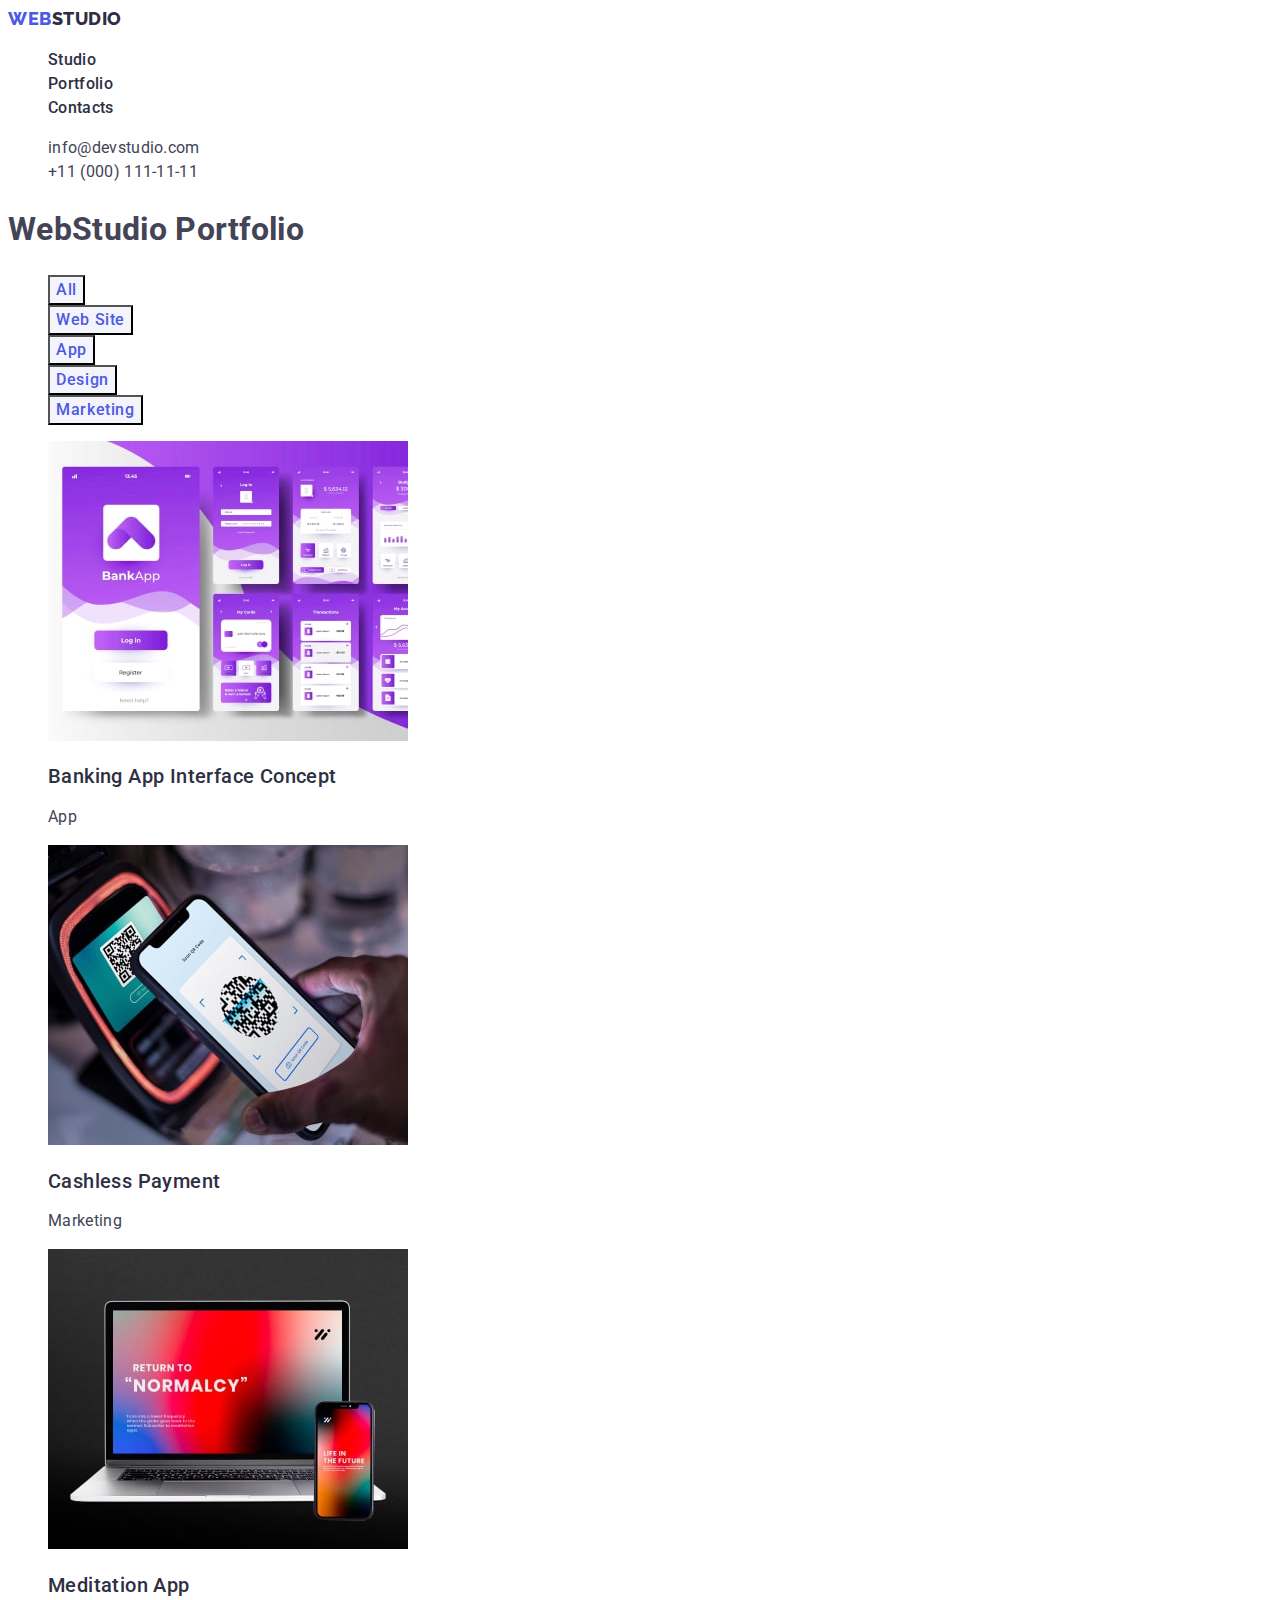
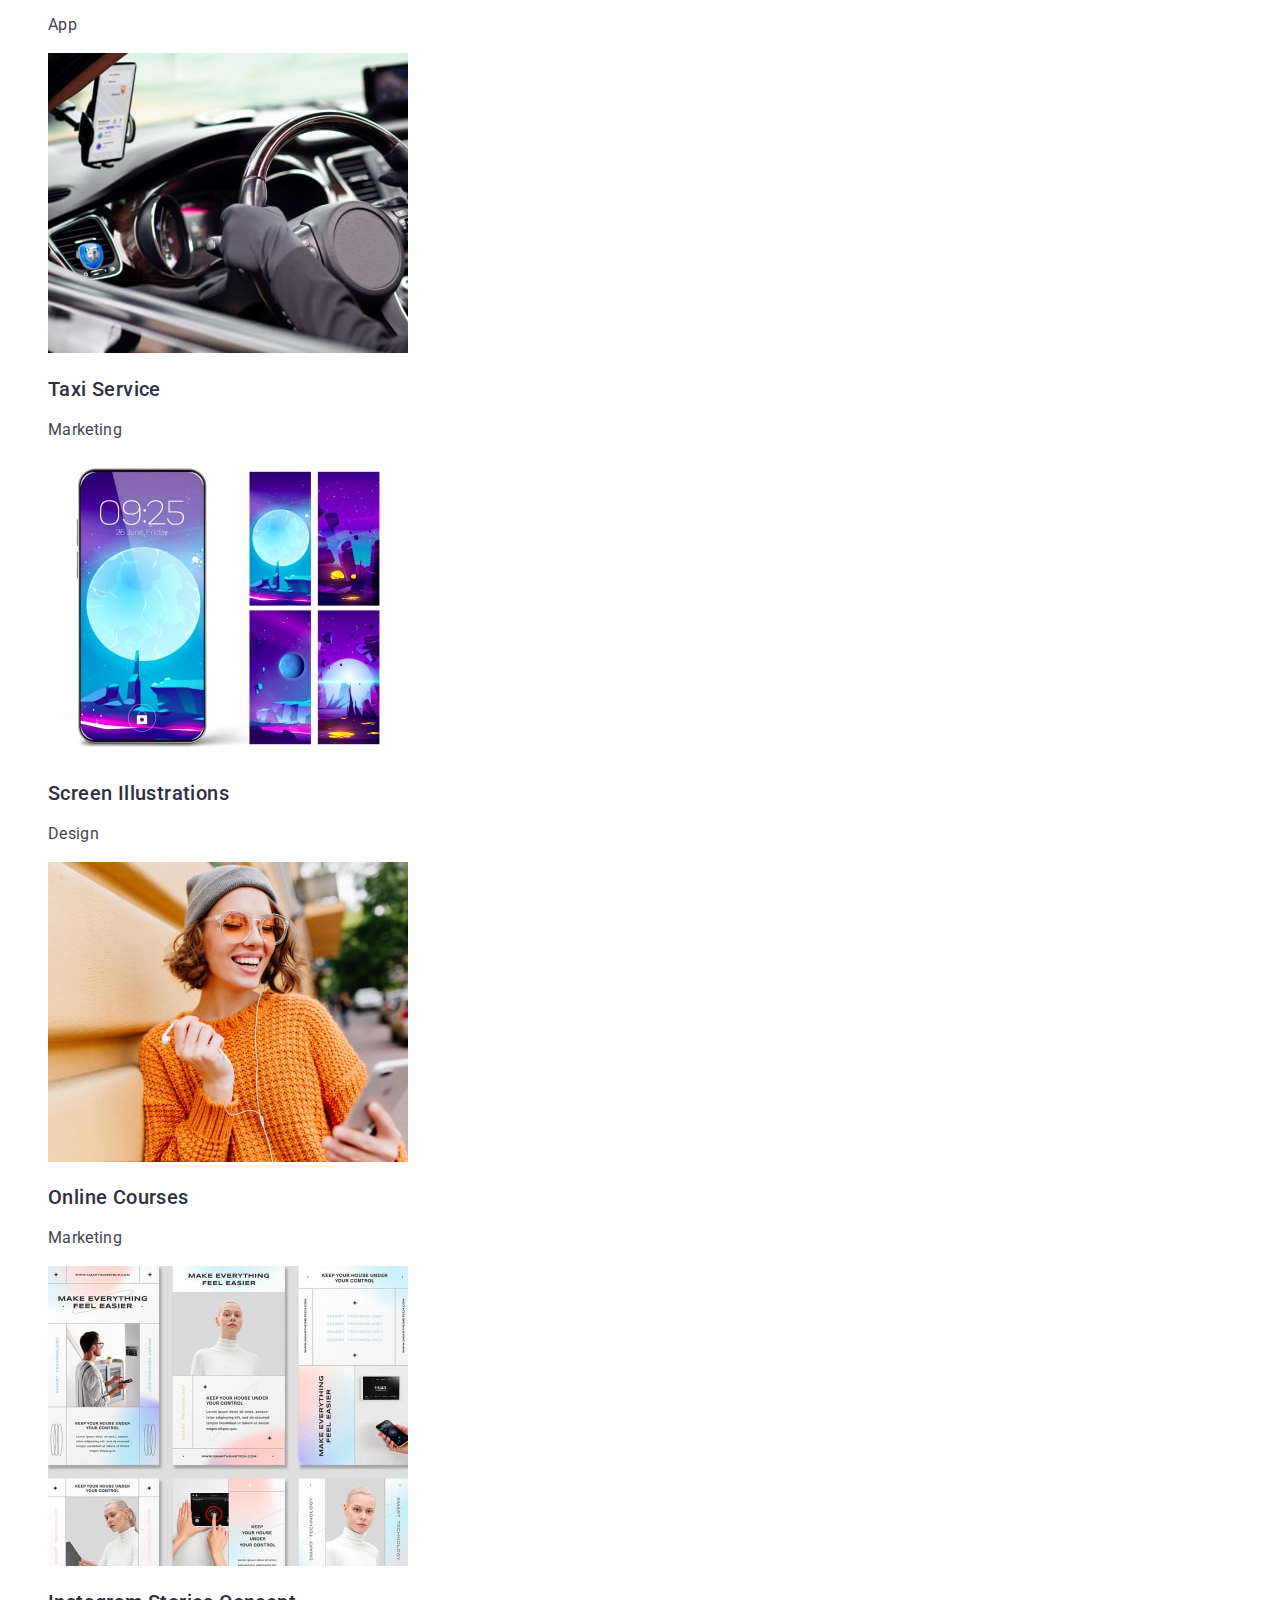
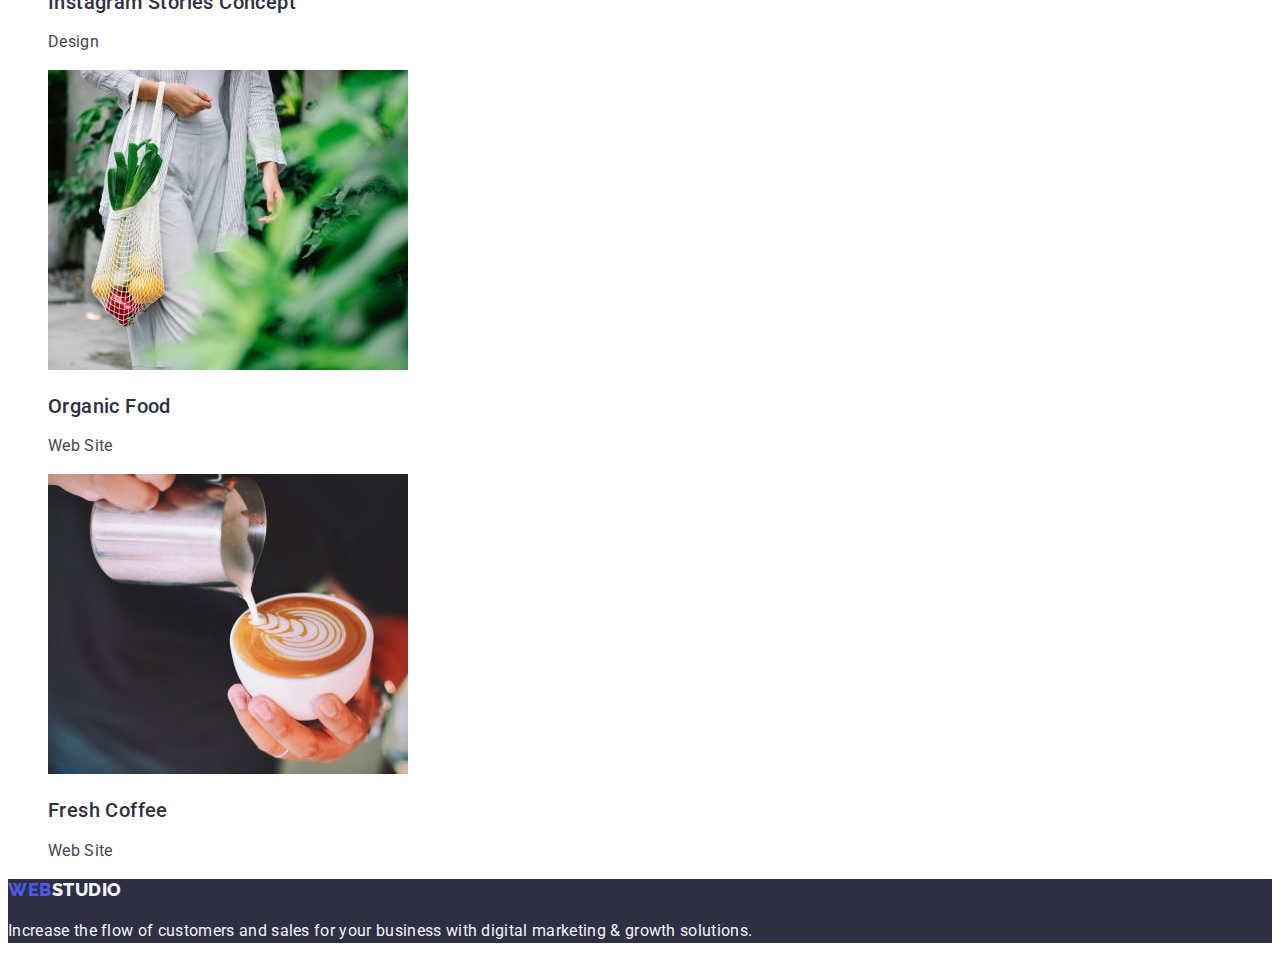
==== portfolio.html @ a2304b3a "Initial commit" ====
<!DOCTYPE html>
<html lang="en">
  <head>
    <meta charset="UTF-8" />
    <meta name="viewport" content="width=device-width, initial-scale=1.0" />
    <title>Portfolio</title>
    <link rel="preconnect" href="https://fonts.googleapis.com" />
    <link rel="preconnect" href="https://fonts.gstatic.com" crossorigin />
    <link
      href="https://fonts.googleapis.com/css2?family=Raleway:wght@800&family=Roboto:wght@400;500;700;900&display=swap"
      rel="stylesheet"
    />
    <link rel="stylesheet" href="./css/styles.css" />
  </head>
  <body>
    <header>
      <nav class="main-nav">
        <!-- Logo -->
        <a class="logo link" href="./index.html"
          >Web<span class="header-logo-studio-text link">Studio</span></a
        >
        <!-- Navigation -->
        <ul class="nav-list list">
          <li class="nav-list-item">
            <a class="nav-list-link link" href="./index.html">Studio</a>
          </li>
          <li class="nav-list-item">
            <a class="nav-list-link link" href="./portfolio.html">Portfolio</a>
          </li>
          <li class="nav-list-item">
            <a class="nav-list-link link" href="">Contacts</a>
          </li>
        </ul>
      </nav>

      <!-- address -->
      <address class="contact-info">
        <ul class="contact-list list">
          <li class="contact-list-item">
            <a class="contact-list-link link" href="mailto:info@devstudio.com"
              >info@devstudio.com</a
            >
          </li>
          <li class="contact-list-item">
            <a class="contact-list-link link" href="tel:+110001111111">+11 (000) 111-11-11</a>
          </li>
        </ul>
      </address>
    </header>

    <main>
      <section class="card-section">
        <h1 class="visually-hidden">WebStudio Portfolio</h1>

        <!-- filter -->
        <ul class="filter-list list">
          <li class="filter-list-item">
            <button class="filter-button" type="button">All</button>
          </li>
          <li class="filter-list-item">
            <button class="filter-button" type="button">Web Site</button>
          </li>
          <li class="filter-list-item">
            <button class="filter-button" type="button">App</button>
          </li>
          <li class="filter-list-item">
            <button class="filter-button" type="button">Design</button>
          </li>
          <li class="filter-list-item">
            <button class="filter-button" type="button">Marketing</button>
          </li>
        </ul>

        <!-- card  -->
        <ul class="card-list list">
          <li class="card-list-item">
            <a class="card-list-link link" href="">
              <img
                class="card-list-item-img"
                src="./images/banking-app-interface-concept-min.jpg"
                alt="Example of banking app."
                width="360"
                height="300"
              />
              <h2 class="card-list-item-title">Banking App Interface Concept</h2>
              <p class="card-list-item-text">App</p>
            </a>
          </li>
          <li class="card-list-item">
            <a class="card-list-link link" href="">
              <img
                class="card-list-item-img"
                src="./images/cashless-payment-min.jpg"
                alt="How to pay by phone"
                width="360"
                height="300"
              />
              <h2 class="card-list-item-title">Cashless Payment</h2>
              <p class="card-list-item-text">Marketing</p>
            </a>
          </li>
          <li class="card-list-item">
            <a class="card-list-link link" href="">
              <img
                class="card-list-item-img"
                src="./images/meditation-app-min.jpg"
                alt="App for meditation"
                width="360"
                height="300"
              />
              <h2 class="card-list-item-title">Meditation App</h2>
              <p class="card-list-item-text">App</p>
            </a>
          </li>
          <li class="card-list-item">
            <a class="card-list-link link" href="">
              <img
                class="card-list-item-img"
                src="./images/taxi-service-min.jpg"
                alt="Use app for taxi"
                width="360"
                height="300"
              />
              <h2 class="card-list-item-title">Taxi Service</h2>
              <p class="card-list-item-text">Marketing</p>
            </a>
          </li>
          <li class="card-list-item">
            <a class="card-list-link link" href="">
              <img
                class="card-list-item-img"
                src="./images/screen-illustrations-min.jpg"
                alt="Nice imagegson screen"
                width="360"
                height="300"
              />
              <h2 class="card-list-item-title">Screen Illustrations</h2>
              <p class="card-list-item-text">Design</p>
            </a>
          </li>
          <li class="card-list-item">
            <a class="card-list-link link" href="">
              <img
                class="card-list-item-img"
                src="./images/online-courses-min.jpg"
                alt="Learn it online"
                width="360"
                height="300"
              />
              <h2 class="card-list-item-title">Online Courses</h2>
              <p class="card-list-item-text">Marketing</p>
            </a>
          </li>
          <li class="card-list-item">
            <a class="card-list-link link" href="">
              <img
                class="card-list-item-img"
                src="./images/instagram-stories-concept-min.jpg"
                alt=" Make you story on Instagram"
                width="360"
                height="300"
              />
              <h2 class="card-list-item-title">Instagram Stories Concept</h2>
              <p class="card-list-item-text">Design</p>
            </a>
          </li>
          <li class="card-list-item">
            <a class="card-list-link link" href="">
              <img
                class="card-list-item-img"
                src="./images/organic-food-min.jpg"
                alt="Perfect food"
                width="360"
                height="300"
              />
              <h2 class="card-list-item-title">Organic Food</h2>
              <p class="card-list-item-text">Web Site</p>
            </a>
          </li>
          <li class="card-list-item">
            <a class="card-list-link link" href="">
              <img
                class="card-list-item-img"
                src="./images/fresh-coffee-min.jpg"
                alt="Coffee with milk"
                width="360"
                height="300"
              />
              <h2 class="card-list-item-title">Fresh Coffee</h2>
              <p class="card-list-item-text">Web Site</p>
            </a>
          </li>
        </ul>
      </section>
    </main>

    <footer class="page-footer">
      <!-- Logo -->
      <a class="logo link" href="./index.html"
        >Web<span class="footer-logo-studio-text link">Studio</span></a
      >
      <p class="footer-text">
        Increase the flow of customers and sales for your business with digital marketing &
        growth solutions.
      </p>
    </footer>
  </body>
</html>
---- css/styles.css ----
:root {
  --primary-brand: #4d5ae5;
  --pressed-state: #404bbf;
  --dark: #2e2f42;
  --success: #31d0aa;
  --text: #434455;
  --subtle-text: #8e8f99;
  --accent: #e7e9fc;
  --light: #f4f4fd;
  --modal-overlay: #2e2f42;
  --hero-background: #2e2f42;
  --white-background: #ffffff;
  --modal-background: #fcfcfc;
}

.list {
  list-style-type: none;
}

address {
  font-style: normal;
}

body {
  font-family: 'Roboto', sans-serif;
  color: var(--text);
  background-color: var(--white-background);
  line-height: 1.5;
  letter-spacing: 0.02em;
}

.title-section {
  background-color: var(--dark);
}

.page-title {
  font-size: 56px;
  /* font-weight: 700; */
  line-height: 1.07;
  letter-spacing: 0.02em;
  text-align: center;
  color: var(--white-background);
}

.order-button,
.filter-button {
  font-size: 16px;
  font-family: 'Roboto', sans-serif;
  font-weight: 500;
  line-height: 1.5;
  letter-spacing: 0.04em;
  cursor: pointer;
}

.order-button {
  color: var(--white-background);
  background-color: var(--primary-brand);
}

.order-button:hover,
.order-button:focus,
.order-button:active {
  background-color: var(--pressed-state);
}

.section-title {
  font-size: 36px;
  /* font-weight: 700; */
  line-height: 1.11;
  letter-spacing: 0.02em;
  text-transform: capitalize;
  color: var(--dark);
  text-align: center;
}

.feature-list-title,
.team-list-item-title,
.card-list-item-title {
  color: var(--dark);
  font-size: 20px;
  font-weight: 500;
  line-height: 1.2;
  letter-spacing: 0.02em;
}

.team-section {
  background-color: var(--light);
}

.team-list-item {
  background-color: var(--white-background);
}

.filter-button {
  color: var(--primary-brand);
  background-color: var(--light);
}

.filter-button:hover,
.filter-button:focus,
.filter-button:active {
  background-color: var(--pressed-state);
  color: var(--white-background);
}

.card-list-item-text {
  color: var(--text);
}

/* footer */

.page-footer {
  background-color: var(--dark);
}

/* links & logo*/

.link {
  text-decoration: none;
}

.link:hover,
.link:active,
.link:focus {
  color: var(--pressed-state);
}

.logo {
  color: var(--primary-brand);
  font-family: 'Raleway', sans-serif;
  font-weight: 800;
  font-size: 18px;
  line-height: 1.17;
  letter-spacing: 0.03em;
  text-transform: uppercase;
}

.header-logo-studio-text {
  color: var(--dark);
}

.nav-list-link {
  color: var(--dark);
  font-weight: 500;
}

.contact-list-link {
  color: var(--text);
}
.footer-logo-studio-text,
.footer-text {
  color: var(--light);
}
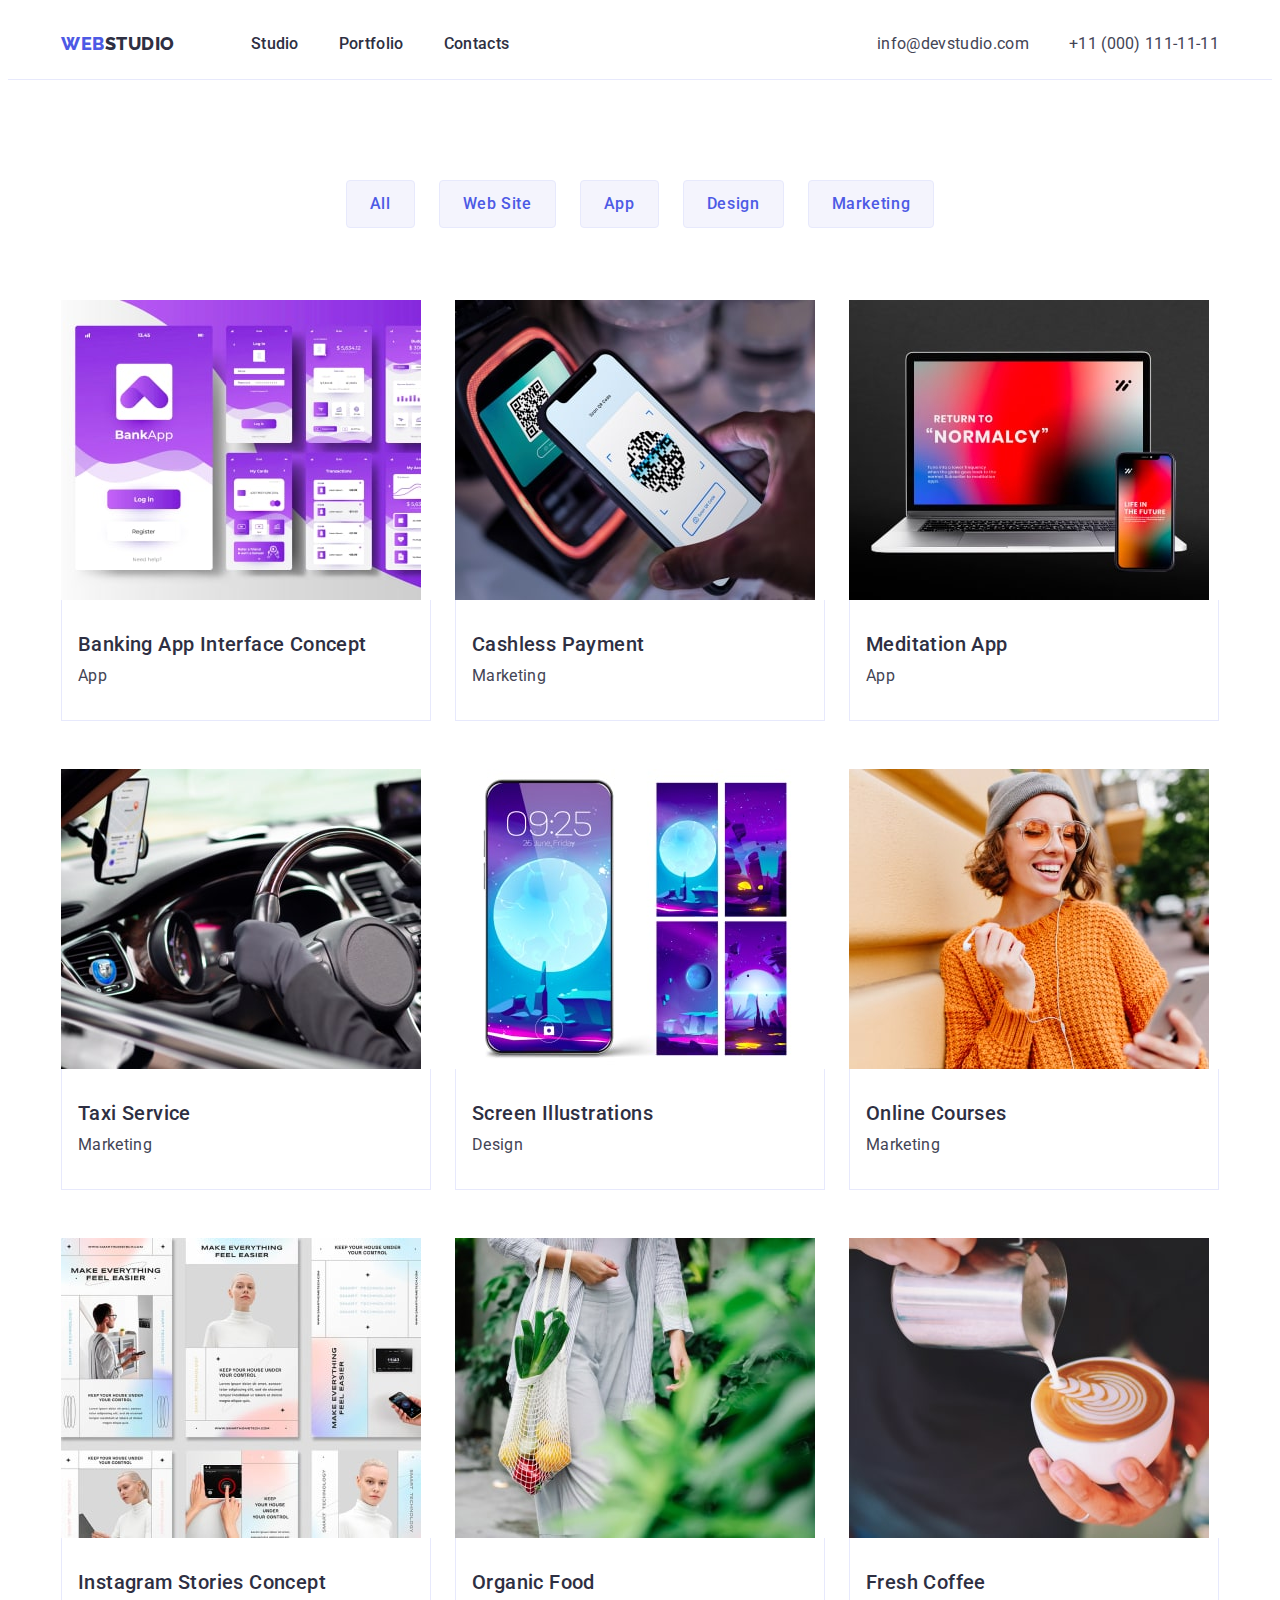
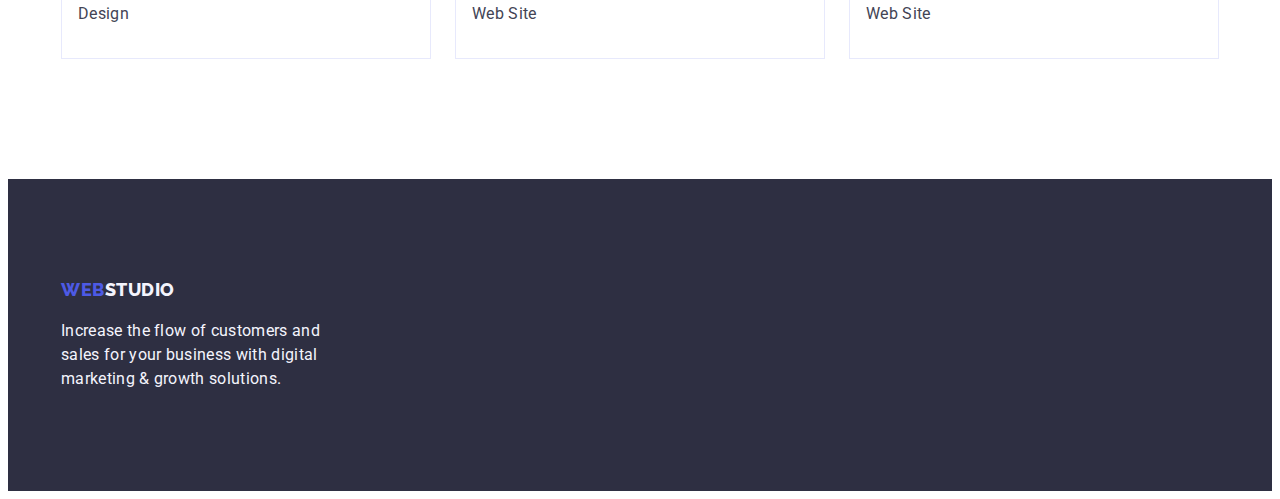
==== commit 818e194a: "try1" ====
--- a/portfolio.html
+++ b/portfolio.html
@@ -10,199 +10,231 @@
       href="https://fonts.googleapis.com/css2?family=Raleway:wght@800&family=Roboto:wght@400;500;700;900&display=swap"
       rel="stylesheet"
     />
+    <link
+      rel="stylesheet"
+      href="https://cdnjs.cloudflare.com/ajax/libs/modern-normalize/2.0.0/modern-normalize.min.css"
+      integrity="sha512-4xo8blKMVCiXpTaLzQSLSw3KFOVPWhm/TRtuPVc4WG6kUgjH6J03IBuG7JZPkcWMxJ5huwaBpOpnwYElP/m6wg=="
+      crossorigin="anonymous"
+      referrerpolicy="no-referrer"
+    />
     <link rel="stylesheet" href="./css/styles.css" />
   </head>
   <body>
-    <header>
-      <nav class="main-nav">
-        <!-- Logo -->
-        <a class="logo link" href="./index.html"
-          >Web<span class="header-logo-studio-text link">Studio</span></a
-        >
-        <!-- Navigation -->
-        <ul class="nav-list list">
-          <li class="nav-list-item">
-            <a class="nav-list-link link" href="./index.html">Studio</a>
-          </li>
-          <li class="nav-list-item">
-            <a class="nav-list-link link" href="./portfolio.html">Portfolio</a>
-          </li>
-          <li class="nav-list-item">
-            <a class="nav-list-link link" href="">Contacts</a>
-          </li>
-        </ul>
-      </nav>
-
-      <!-- address -->
-      <address class="contact-info">
-        <ul class="contact-list list">
-          <li class="contact-list-item">
-            <a class="contact-list-link link" href="mailto:info@devstudio.com"
-              >info@devstudio.com</a
-            >
-          </li>
-          <li class="contact-list-item">
-            <a class="contact-list-link link" href="tel:+110001111111">+11 (000) 111-11-11</a>
-          </li>
-        </ul>
-      </address>
+    <header class="header">
+      <div class="container flex-space">
+        <nav class="main-nav">
+          <!-- Logo -->
+          <a class="logo link" href="./index.html"
+            >Web<span class="header-logo-studio-text">Studio</span></a
+          >
+          <!-- Navigation -->
+          <ul class="nav-list list">
+            <li class="nav-list-item">
+              <a class="nav-list-link link" href="./index.html">Studio</a>
+            </li>
+            <li class="nav-list-item">
+              <a class="nav-list-link link" href="./portfolio.html">Portfolio</a>
+            </li>
+            <li class="nav-list-item">
+              <a class="nav-list-link link" href="">Contacts</a>
+            </li>
+          </ul>
+        </nav>
+
+        <!-- address -->
+        <address class="contact-info">
+          <ul class="contact-list list">
+            <li class="contact-list-item">
+              <a class="contact-list-link link" href="mailto:info@devstudio.com"
+                >info@devstudio.com</a
+              >
+            </li>
+            <li class="contact-list-item">
+              <a class="contact-list-link link" href="tel:+110001111111"
+                >+11 (000) 111-11-11</a
+              >
+            </li>
+          </ul>
+        </address>
+      </div>
     </header>
 
     <main>
-      <section class="card-section">
-        <h1 class="visually-hidden">WebStudio Portfolio</h1>
-
-        <!-- filter -->
-        <ul class="filter-list list">
-          <li class="filter-list-item">
-            <button class="filter-button" type="button">All</button>
-          </li>
-          <li class="filter-list-item">
-            <button class="filter-button" type="button">Web Site</button>
-          </li>
-          <li class="filter-list-item">
-            <button class="filter-button" type="button">App</button>
-          </li>
-          <li class="filter-list-item">
-            <button class="filter-button" type="button">Design</button>
-          </li>
-          <li class="filter-list-item">
-            <button class="filter-button" type="button">Marketing</button>
-          </li>
-        </ul>
-
-        <!-- card  -->
-        <ul class="card-list list">
-          <li class="card-list-item">
-            <a class="card-list-link link" href="">
-              <img
-                class="card-list-item-img"
-                src="./images/banking-app-interface-concept-min.jpg"
-                alt="Example of banking app."
-                width="360"
-                height="300"
-              />
-              <h2 class="card-list-item-title">Banking App Interface Concept</h2>
-              <p class="card-list-item-text">App</p>
-            </a>
-          </li>
-          <li class="card-list-item">
-            <a class="card-list-link link" href="">
-              <img
-                class="card-list-item-img"
-                src="./images/cashless-payment-min.jpg"
-                alt="How to pay by phone"
-                width="360"
-                height="300"
-              />
-              <h2 class="card-list-item-title">Cashless Payment</h2>
-              <p class="card-list-item-text">Marketing</p>
-            </a>
-          </li>
-          <li class="card-list-item">
-            <a class="card-list-link link" href="">
-              <img
-                class="card-list-item-img"
-                src="./images/meditation-app-min.jpg"
-                alt="App for meditation"
-                width="360"
-                height="300"
-              />
-              <h2 class="card-list-item-title">Meditation App</h2>
-              <p class="card-list-item-text">App</p>
-            </a>
-          </li>
-          <li class="card-list-item">
-            <a class="card-list-link link" href="">
-              <img
-                class="card-list-item-img"
-                src="./images/taxi-service-min.jpg"
-                alt="Use app for taxi"
-                width="360"
-                height="300"
-              />
-              <h2 class="card-list-item-title">Taxi Service</h2>
-              <p class="card-list-item-text">Marketing</p>
-            </a>
-          </li>
-          <li class="card-list-item">
-            <a class="card-list-link link" href="">
-              <img
-                class="card-list-item-img"
-                src="./images/screen-illustrations-min.jpg"
-                alt="Nice imagegson screen"
-                width="360"
-                height="300"
-              />
-              <h2 class="card-list-item-title">Screen Illustrations</h2>
-              <p class="card-list-item-text">Design</p>
-            </a>
-          </li>
-          <li class="card-list-item">
-            <a class="card-list-link link" href="">
-              <img
-                class="card-list-item-img"
-                src="./images/online-courses-min.jpg"
-                alt="Learn it online"
-                width="360"
-                height="300"
-              />
-              <h2 class="card-list-item-title">Online Courses</h2>
-              <p class="card-list-item-text">Marketing</p>
-            </a>
-          </li>
-          <li class="card-list-item">
-            <a class="card-list-link link" href="">
-              <img
-                class="card-list-item-img"
-                src="./images/instagram-stories-concept-min.jpg"
-                alt=" Make you story on Instagram"
-                width="360"
-                height="300"
-              />
-              <h2 class="card-list-item-title">Instagram Stories Concept</h2>
-              <p class="card-list-item-text">Design</p>
-            </a>
-          </li>
-          <li class="card-list-item">
-            <a class="card-list-link link" href="">
-              <img
-                class="card-list-item-img"
-                src="./images/organic-food-min.jpg"
-                alt="Perfect food"
-                width="360"
-                height="300"
-              />
-              <h2 class="card-list-item-title">Organic Food</h2>
-              <p class="card-list-item-text">Web Site</p>
-            </a>
-          </li>
-          <li class="card-list-item">
-            <a class="card-list-link link" href="">
-              <img
-                class="card-list-item-img"
-                src="./images/fresh-coffee-min.jpg"
-                alt="Coffee with milk"
-                width="360"
-                height="300"
-              />
-              <h2 class="card-list-item-title">Fresh Coffee</h2>
-              <p class="card-list-item-text">Web Site</p>
-            </a>
-          </li>
-        </ul>
+      <section class="card section">
+        <div class="container">
+          <h1 class="visually-hidden">WebStudio Portfolio</h1>
+
+          <!-- filter -->
+          <ul class="filter-list list">
+            <li class="filter-list-item">
+              <button class="filter-button" type="button">All</button>
+            </li>
+            <li class="filter-list-item">
+              <button class="filter-button" type="button">Web Site</button>
+            </li>
+            <li class="filter-list-item">
+              <button class="filter-button" type="button">App</button>
+            </li>
+            <li class="filter-list-item">
+              <button class="filter-button" type="button">Design</button>
+            </li>
+            <li class="filter-list-item">
+              <button class="filter-button" type="button">Marketing</button>
+            </li>
+          </ul>
+
+          <!-- card  -->
+          <ul class="card-list list">
+            <li class="card-list-item">
+              <a class="card-list-link link" href="">
+                <img
+                  class="card-list-item-img"
+                  src="./images/banking-app-interface-concept-min.jpg"
+                  alt="Example of banking app."
+                  width="360"
+                  height="300"
+                />
+                <div class="card-description">
+                  <h2 class="card-list-item-title">Banking App Interface Concept</h2>
+                  <p class="card-list-item-text">App</p>
+                </div>
+              </a>
+            </li>
+            <li class="card-list-item">
+              <a class="card-list-link link" href="">
+                <img
+                  class="card-list-item-img"
+                  src="./images/cashless-payment-min.jpg"
+                  alt="How to pay by phone"
+                  width="360"
+                  height="300"
+                />
+                <div class="card-description">
+                  <h2 class="card-list-item-title">Cashless Payment</h2>
+                  <p class="card-list-item-text">Marketing</p>
+                </div>
+              </a>
+            </li>
+            <li class="card-list-item">
+              <a class="card-list-link link" href="">
+                <img
+                  class="card-list-item-img"
+                  src="./images/meditation-app-min.jpg"
+                  alt="App for meditation"
+                  width="360"
+                  height="300"
+                />
+                <div class="card-description">
+                  <h2 class="card-list-item-title">Meditation App</h2>
+                  <p class="card-list-item-text">App</p>
+                </div>
+              </a>
+            </li>
+            <li class="card-list-item">
+              <a class="card-list-link link" href="">
+                <img
+                  class="card-list-item-img"
+                  src="./images/taxi-service-min.jpg"
+                  alt="Use app for taxi"
+                  width="360"
+                  height="300"
+                />
+                <div class="card-description">
+                  <h2 class="card-list-item-title">Taxi Service</h2>
+                  <p class="card-list-item-text">Marketing</p>
+                </div>
+              </a>
+            </li>
+            <li class="card-list-item">
+              <a class="card-list-link link" href="">
+                <img
+                  class="card-list-item-img"
+                  src="./images/screen-illustrations-min.jpg"
+                  alt="Nice imagegson screen"
+                  width="360"
+                  height="300"
+                />
+                <div class="card-description">
+                  <h2 class="card-list-item-title">Screen Illustrations</h2>
+                  <p class="card-list-item-text">Design</p>
+                </div>
+              </a>
+            </li>
+            <li class="card-list-item">
+              <a class="card-list-link link" href="">
+                <img
+                  class="card-list-item-img"
+                  src="./images/online-courses-min.jpg"
+                  alt="Learn it online"
+                  width="360"
+                  height="300"
+                />
+                <div class="card-description">
+                  <h2 class="card-list-item-title">Online Courses</h2>
+                  <p class="card-list-item-text">Marketing</p>
+                </div>
+              </a>
+            </li>
+            <li class="card-list-item no-margin-bottom">
+              <a class="card-list-link link" href="">
+                <img
+                  class="card-list-item-img"
+                  src="./images/instagram-stories-concept-min.jpg"
+                  alt=" Make you story on Instagram"
+                  width="360"
+                  height="300"
+                />
+                <div class="card-description">
+                  <h2 class="card-list-item-title">Instagram Stories Concept</h2>
+                  <p class="card-list-item-text">Design</p>
+                </div>
+              </a>
+            </li>
+            <li class="card-list-item no-margin-bottom">
+              <a class="card-list-link link" href="">
+                <img
+                  class="card-list-item-img"
+                  src="./images/organic-food-min.jpg"
+                  alt="Perfect food"
+                  width="360"
+                  height="300"
+                />
+                <div class="card-description">
+                  <h2 class="card-list-item-title">Organic Food</h2>
+                  <p class="card-list-item-text">Web Site</p>
+                </div>
+              </a>
+            </li>
+            <li class="card-list-item no-margin-bottom">
+              <a class="card-list-link link" href="">
+                <img
+                  class="card-list-item-img"
+                  src="./images/fresh-coffee-min.jpg"
+                  alt="Coffee with milk"
+                  width="360"
+                  height="300"
+                />
+                <div class="card-description">
+                  <h2 class="card-list-item-title">Fresh Coffee</h2>
+                  <p class="card-list-item-text">Web Site</p>
+                </div>
+              </a>
+            </li>
+          </ul>
+        </div>
       </section>
     </main>
 
-    <footer class="page-footer">
-      <!-- Logo -->
-      <a class="logo link" href="./index.html"
-        >Web<span class="footer-logo-studio-text link">Studio</span></a
-      >
-      <p class="footer-text">
-        Increase the flow of customers and sales for your business with digital marketing &
-        growth solutions.
-      </p>
+    <footer class="footer">
+      <div class="container">
+        <a class="logo link" href="./index.html"
+          >Web<span class="footer-logo-studio-text">Studio</span></a
+        >
+        <p class="footer-text">
+          Increase the flow of customers and sales for your business with digital marketing &
+          growth solutions.
+        </p>
+      </div>
     </footer>
   </body>
 </html>
--- a/css/styles.css
+++ b/css/styles.css
@@ -13,12 +13,41 @@
   --modal-background: #fcfcfc;
 }
 
+h1,
+h2,
+h3,
+h4,
+p,
+ul {
+  margin: 0;
+  padding: 0;
+}
+img {
+  display: block;
+}
+address {
+  font-style: normal;
+}
+
 .list {
   list-style-type: none;
 }
 
-address {
-  font-style: normal;
+.link {
+  text-decoration: none;
+}
+
+.visually-hidden {
+  position: absolute;
+  width: 1px;
+  height: 1px;
+  margin: -1px;
+  border: 0;
+  padding: 0;
+  white-space: nowrap;
+  clip-path: inset(100%);
+  clip: rect(0 0 0 0);
+  overflow: hidden;
 }
 
 body {
@@ -29,38 +58,14 @@
   letter-spacing: 0.02em;
 }
 
-.title-section {
-  background-color: var(--dark);
-}
-
-.page-title {
-  font-size: 56px;
-  /* font-weight: 700; */
-  line-height: 1.07;
-  letter-spacing: 0.02em;
-  text-align: center;
-  color: var(--white-background);
-}
-
-.order-button,
-.filter-button {
-  font-size: 16px;
-  font-family: 'Roboto', sans-serif;
-  font-weight: 500;
-  line-height: 1.5;
-  letter-spacing: 0.04em;
-  cursor: pointer;
-}
-
-.order-button {
-  color: var(--white-background);
-  background-color: var(--primary-brand);
-}
-
-.order-button:hover,
-.order-button:focus,
-.order-button:active {
-  background-color: var(--pressed-state);
+.container {
+  width: 1158px;
+  padding: 0 15px;
+  margin: 0 auto;
+}
+.flex-space {
+  display: flex;
+  justify-content: space-between;
 }
 
 .section-title {
@@ -71,60 +76,14 @@
   text-transform: capitalize;
   color: var(--dark);
   text-align: center;
-}
-
-.feature-list-title,
-.team-list-item-title,
-.card-list-item-title {
-  color: var(--dark);
-  font-size: 20px;
-  font-weight: 500;
-  line-height: 1.2;
-  letter-spacing: 0.02em;
-}
-
-.team-section {
-  background-color: var(--light);
-}
-
-.team-list-item {
-  background-color: var(--white-background);
-}
-
-.filter-button {
-  color: var(--primary-brand);
-  background-color: var(--light);
-}
-
-.filter-button:hover,
-.filter-button:focus,
-.filter-button:active {
-  background-color: var(--pressed-state);
-  color: var(--white-background);
-}
-
-.card-list-item-text {
-  color: var(--text);
-}
-
-/* footer */
-
-.page-footer {
-  background-color: var(--dark);
-}
-
-/* links & logo*/
-
-.link {
-  text-decoration: none;
-}
-
-.link:hover,
-.link:active,
-.link:focus {
-  color: var(--pressed-state);
-}
-
+  margin-bottom: 72px;
+}
+
+/* =============================HEADER================================= */
+.header {
+  padding: 24px 0 23px;
+  border-bottom: 1px solid var(--accent);
+}
 .logo {
   color: var(--primary-brand);
   font-family: 'Raleway', sans-serif;
@@ -139,15 +98,176 @@
   color: var(--dark);
 }
 
+.main-nav,
+.nav-list,
+.contact-list {
+  display: flex;
+}
+
+.main-nav {
+  gap: 76px;
+  align-items: center;
+}
+
+.nav-list {
+  gap: 40px;
+}
+
 .nav-list-link {
   color: var(--dark);
   font-weight: 500;
 }
 
+.contact-list {
+  gap: 40px;
+}
 .contact-list-link {
   color: var(--text);
 }
+
+.nav-list-link:hover,
+.nav-list-link:focus,
+.contact-list-link:hover,
+.contact-list-link:focus {
+  color: var(--pressed-state);
+}
+
+/* =============================HERO SECTION================================= */
+.hero.section {
+  background-color: var(--dark);
+  padding: 188px 0;
+}
+
+.hero-title {
+  font-size: 56px;
+  line-height: 1.07;
+  letter-spacing: 0.02em;
+  text-align: center;
+  color: var(--white-background);
+  margin-bottom: 48px;
+}
+
+.order-button,
+.filter-button {
+  font-size: 16px;
+  font-family: inherit;
+  font-weight: 500;
+  line-height: 1.5;
+  letter-spacing: 0.04em;
+  cursor: pointer;
+}
+
+.order-button {
+  display: block;
+  border-style: none;
+  border-radius: 4px;
+  padding: 16px 32px;
+  color: var(--white-background);
+  background-color: var(--primary-brand);
+  margin: 0 auto;
+}
+
+.order-button:hover,
+.order-button:focus {
+  background-color: var(--pressed-state);
+}
+
+/* =============================FEATURE SECTION================================= */
+.feature.section {
+  padding-top: 120px;
+}
+
+.feature-list-item {
+  flex-basis: calc((100% - 72px) / 4);
+}
+.feature-list-title,
+.team-list-item-title,
+.card-list-item-title {
+  color: var(--dark);
+  font-size: 20px;
+  font-weight: 500;
+  line-height: 1.2;
+  letter-spacing: 0.02em;
+  margin-bottom: 8px;
+}
+/* =============================PRODUCT SECTION================================= */
+.product.section {
+  padding: 120px 0;
+}
+.product-list-item-img {
+  border: 1px solid var(--accent);
+}
+/* =============================TEAM SECTION================================= */
+.team.section {
+  background-color: var(--light);
+  padding: 120px 0;
+}
+
+.team-list-item {
+  background-color: var(--white-background);
+  border-radius: 0px 0px 4px 4px;
+}
+.card-description {
+  padding: 32px 16px;
+  border: 1px solid var(--accent);
+  border-top: none;
+}
+.team-list-item-title,
+.team-list-item-text {
+  text-align: center;
+}
+
+/* =============================CARD SECTION portfolio================================= */
+.card.section {
+  padding: 100px 0 120px;
+}
+.filter-list {
+  display: flex;
+  gap: 24px;
+  justify-content: center;
+  margin-bottom: 72px;
+}
+
+.filter-button {
+  color: var(--primary-brand);
+  background-color: var(--light);
+  border: 1px solid var(--accent);
+  border-radius: 4px;
+  display: block;
+  padding: 11px 23px;
+}
+
+.filter-button:hover,
+.filter-button:focus {
+  background-color: var(--pressed-state);
+  color: var(--white-background);
+  border-color: var(--pressed-state);
+}
+.card-list {
+  display: flex;
+  flex-wrap: wrap;
+  justify-content: space-between;
+}
+.card-list-item {
+  flex-basis: calc((100% - 48px) / 3);
+  margin-bottom: 48px;
+}
+.card-list-item-text {
+  color: var(--text);
+}
+.card-list-item.no-margin-bottom {
+  margin-bottom: 0;
+}
+/* =============================FOOTER================================= */
+
+.footer {
+  background-color: var(--dark);
+  padding: 100px 0;
+}
+
 .footer-logo-studio-text,
 .footer-text {
+  margin-top: 16px;
   color: var(--light);
-}
+  width: 264px;
+}
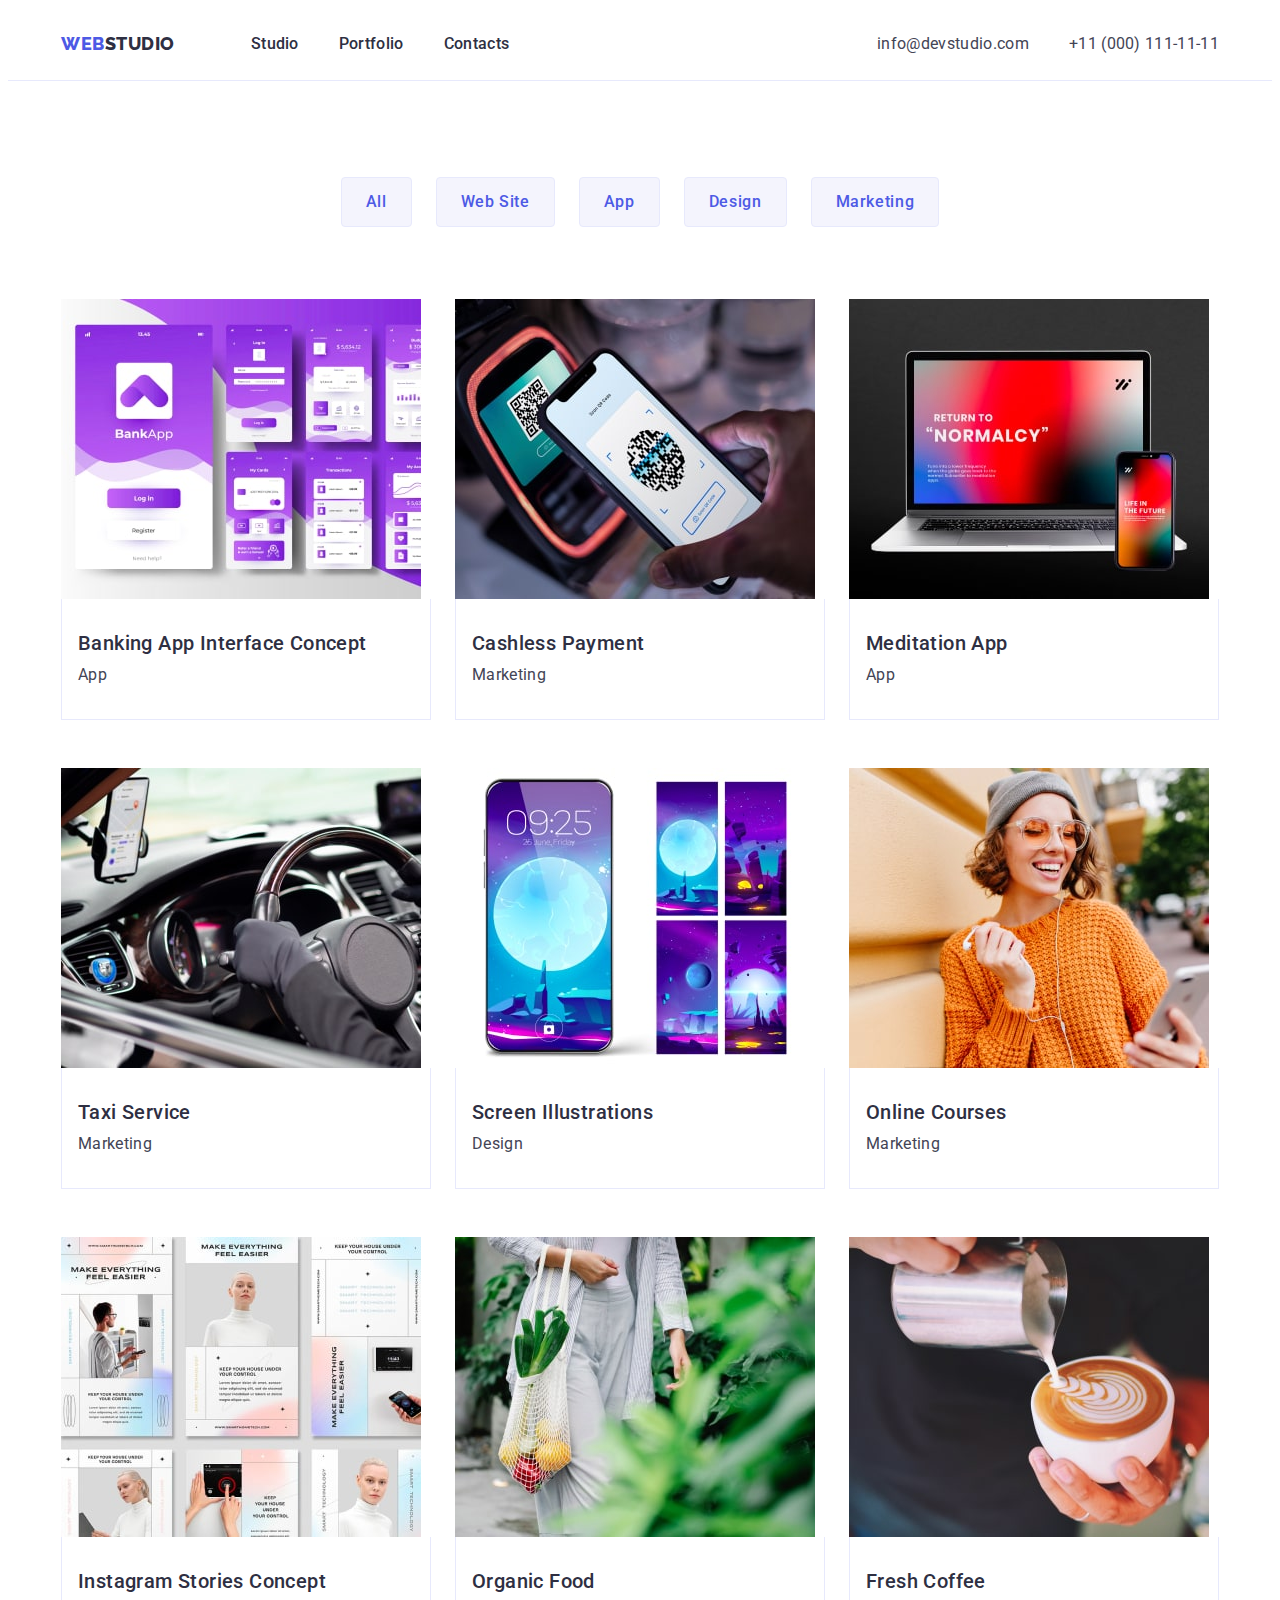
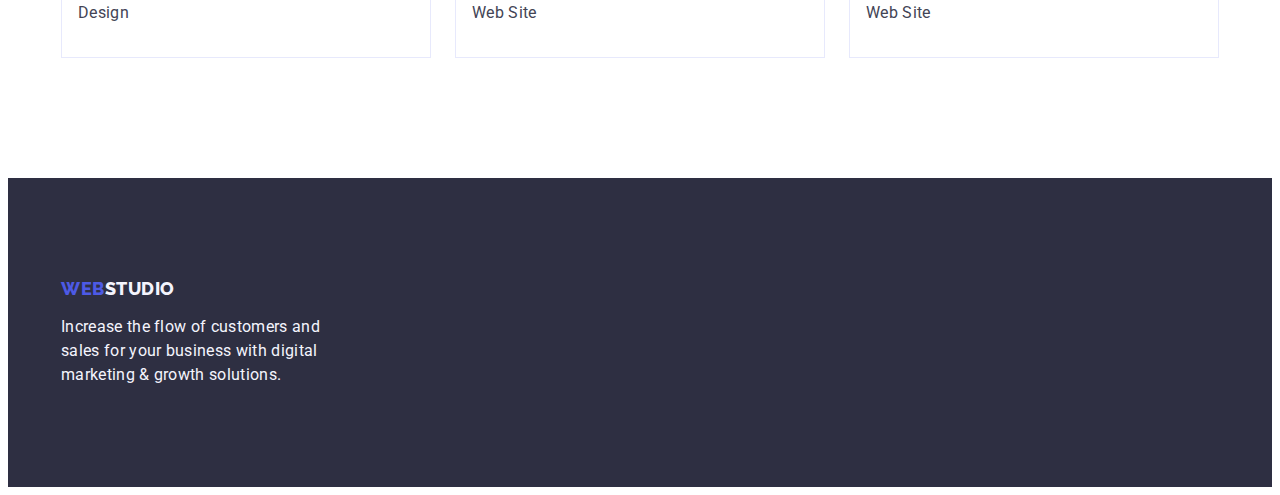
==== commit 22e12f64: "try2" ====
--- a/portfolio.html
+++ b/portfolio.html
@@ -21,7 +21,7 @@
   </head>
   <body>
     <header class="header">
-      <div class="container flex-space">
+      <div class="header-flex container">
         <nav class="main-nav">
           <!-- Logo -->
           <a class="logo link" href="./index.html"
@@ -60,7 +60,7 @@
     </header>
 
     <main>
-      <section class="card section">
+      <section class="card-section">
         <div class="container">
           <h1 class="visually-hidden">WebStudio Portfolio</h1>
 
@@ -175,7 +175,7 @@
                 </div>
               </a>
             </li>
-            <li class="card-list-item no-margin-bottom">
+            <li class="card-list-item">
               <a class="card-list-link link" href="">
                 <img
                   class="card-list-item-img"
@@ -190,7 +190,7 @@
                 </div>
               </a>
             </li>
-            <li class="card-list-item no-margin-bottom">
+            <li class="card-list-item">
               <a class="card-list-link link" href="">
                 <img
                   class="card-list-item-img"
@@ -205,7 +205,7 @@
                 </div>
               </a>
             </li>
-            <li class="card-list-item no-margin-bottom">
+            <li class="card-list-item">
               <a class="card-list-link link" href="">
                 <img
                   class="card-list-item-img"
--- a/css/styles.css
+++ b/css/styles.css
@@ -63,10 +63,6 @@
   padding: 0 15px;
   margin: 0 auto;
 }
-.flex-space {
-  display: flex;
-  justify-content: space-between;
-}
 
 .section-title {
   font-size: 36px;
@@ -81,9 +77,15 @@
 
 /* =============================HEADER================================= */
 .header {
-  padding: 24px 0 23px;
   border-bottom: 1px solid var(--accent);
 }
+
+.header-flex {
+  display: flex;
+  justify-content: space-between;
+  align-items: center;
+}
+
 .logo {
   color: var(--primary-brand);
   font-family: 'Raleway', sans-serif;
@@ -105,8 +107,10 @@
 }
 
 .main-nav {
-  gap: 76px;
   align-items: center;
+}
+.main-nav > a {
+  margin-right: 76px;
 }
 
 .nav-list {
@@ -114,8 +118,10 @@
 }
 
 .nav-list-link {
+  display: inline-block;
   color: var(--dark);
   font-weight: 500;
+  padding: 24px 0 24px;
 }
 
 .contact-list {
@@ -133,7 +139,7 @@
 }
 
 /* =============================HERO SECTION================================= */
-.hero.section {
+.hero-section {
   background-color: var(--dark);
   padding: 188px 0;
 }
@@ -144,7 +150,8 @@
   letter-spacing: 0.02em;
   text-align: center;
   color: var(--white-background);
-  margin-bottom: 48px;
+  margin: 0 auto 48px auto;
+  max-width: 496px;
 }
 
 .order-button,
@@ -165,6 +172,7 @@
   color: var(--white-background);
   background-color: var(--primary-brand);
   margin: 0 auto;
+  min-width: 169px;
 }
 
 .order-button:hover,
@@ -173,8 +181,12 @@
 }
 
 /* =============================FEATURE SECTION================================= */
-.feature.section {
-  padding-top: 120px;
+.feature-section {
+  padding: 120px 0;
+}
+.flex-future {
+  display: flex;
+  gap: 24px;
 }
 
 .feature-list-item {
@@ -191,18 +203,25 @@
   margin-bottom: 8px;
 }
 /* =============================PRODUCT SECTION================================= */
-.product.section {
-  padding: 120px 0;
+.product-section {
+  padding-bottom: 120px;
+}
+.flex-product {
+  display: flex;
+  gap: 24px;
 }
 .product-list-item-img {
   border: 1px solid var(--accent);
 }
 /* =============================TEAM SECTION================================= */
-.team.section {
+.team-section {
   background-color: var(--light);
   padding: 120px 0;
 }
-
+.flex-team {
+  display: flex;
+  gap: 24px;
+}
 .team-list-item {
   background-color: var(--white-background);
   border-radius: 0px 0px 4px 4px;
@@ -218,8 +237,8 @@
 }
 
 /* =============================CARD SECTION portfolio================================= */
-.card.section {
-  padding: 100px 0 120px;
+.card-section {
+  padding: 96px 0 120px;
 }
 .filter-list {
   display: flex;
@@ -234,40 +253,40 @@
   border: 1px solid var(--accent);
   border-radius: 4px;
   display: block;
-  padding: 11px 23px;
+  padding: 12px 24px;
 }
 
 .filter-button:hover,
 .filter-button:focus {
   background-color: var(--pressed-state);
   color: var(--white-background);
-  border-color: var(--pressed-state);
+  border: 1px solid transparent;
 }
 .card-list {
   display: flex;
   flex-wrap: wrap;
-  justify-content: space-between;
+  column-gap: 24px;
+  row-gap: 48px;
 }
 .card-list-item {
   flex-basis: calc((100% - 48px) / 3);
-  margin-bottom: 48px;
 }
 .card-list-item-text {
   color: var(--text);
 }
-.card-list-item.no-margin-bottom {
-  margin-bottom: 0;
-}
+
 /* =============================FOOTER================================= */
 
 .footer {
   background-color: var(--dark);
   padding: 100px 0;
 }
-
+.footer .logo {
+  display: inline-block;
+  margin-bottom: 16px;
+}
 .footer-logo-studio-text,
 .footer-text {
-  margin-top: 16px;
   color: var(--light);
   width: 264px;
 }
